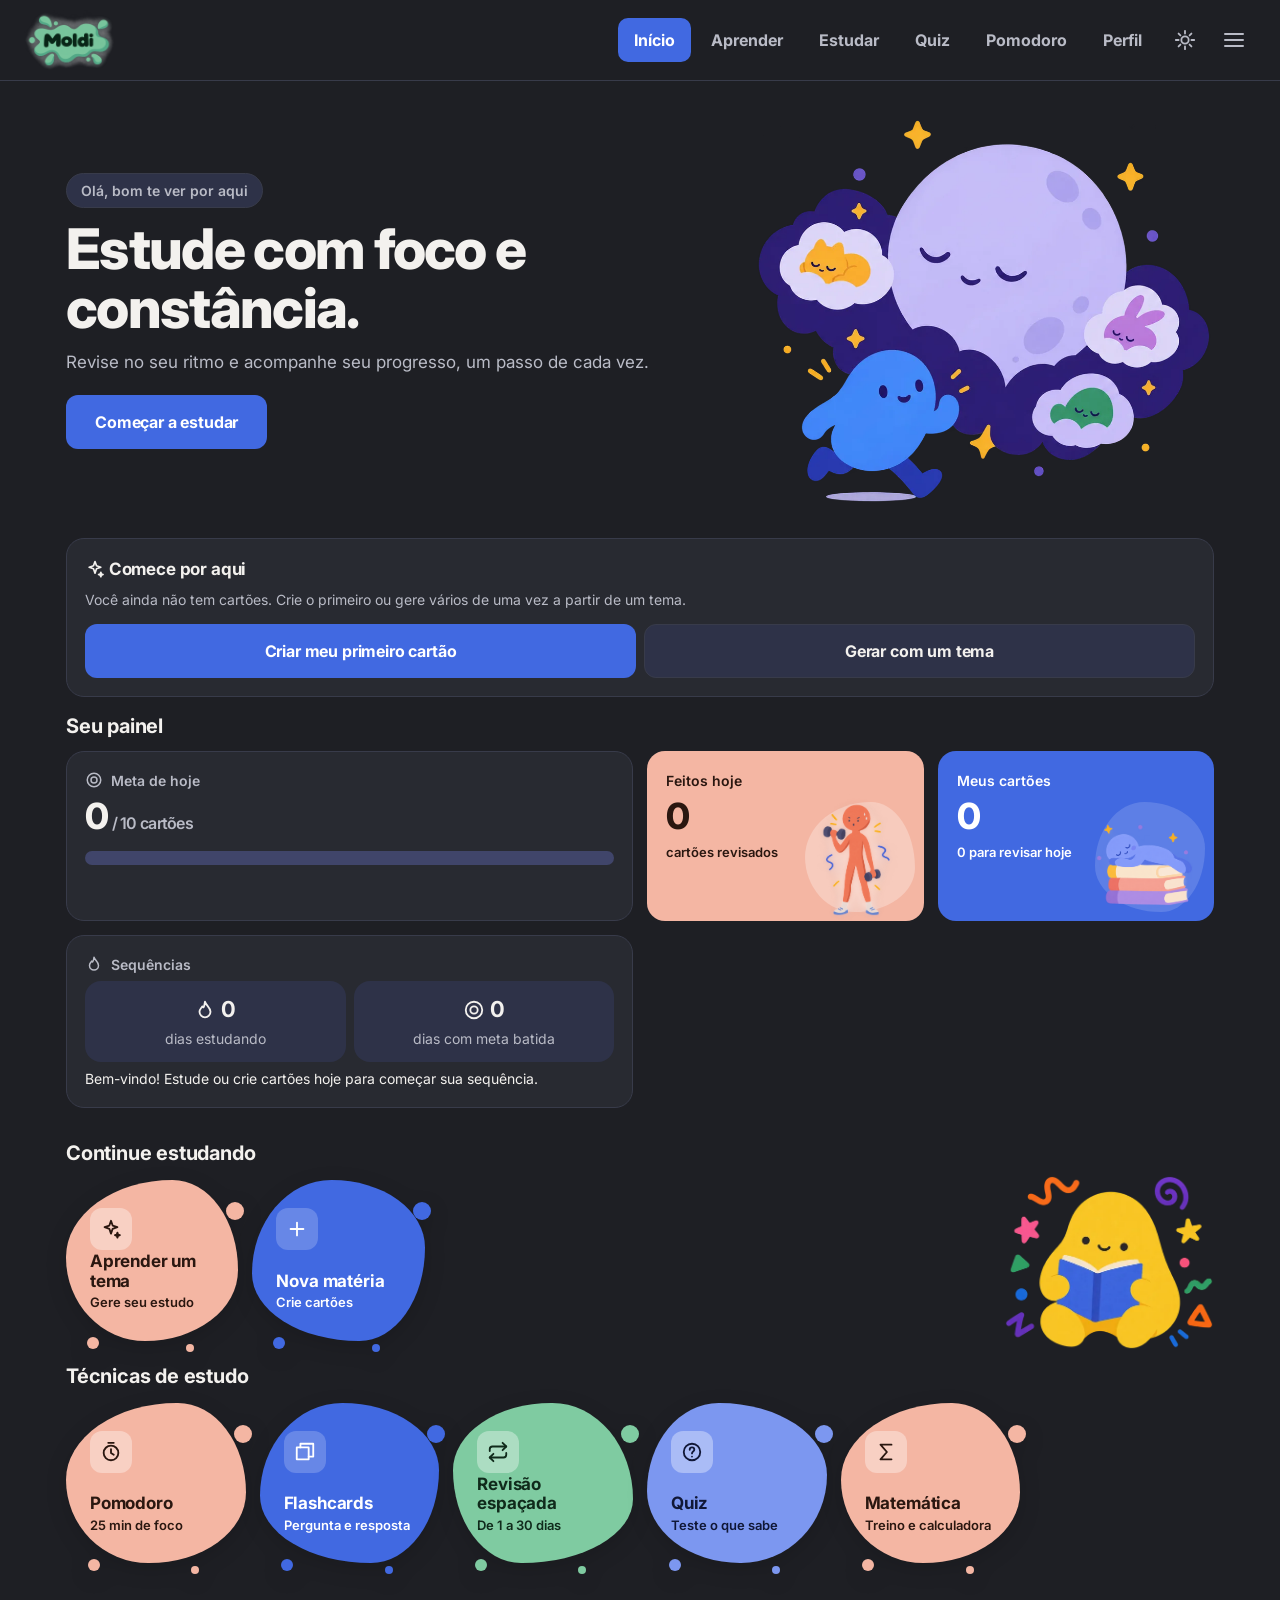
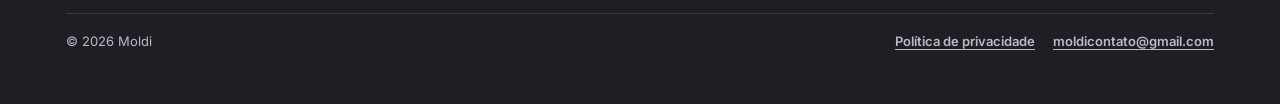
==== index.html @ b5d25a25 "V1.0" ====
<!DOCTYPE html>
<html lang="pt-BR">
<head>
<meta charset="utf-8">
<meta name="theme-color" content="#1E1F24">
<meta name="description" content="Moldi: flashcards com revisão espaçada, quiz, matemática e Pomodoro para estudar com constância.">
<meta name="color-scheme" content="dark light">
<!-- og:image aponta para o endereço do GitHub Pages; se mudar o endereço do site, troque aqui -->
<meta property="og:type" content="website">
<meta property="og:locale" content="pt_BR">
<meta property="og:site_name" content="Moldi">
<meta property="og:title" content="Moldi: estude com constância">
<meta property="og:description" content="Flashcards com revisão espaçada, quiz, matemática e Pomodoro. Grátis, sem cadastro e funciona offline.">
<meta property="og:image" content="https://xhristophe-dev.github.io/PRJT-PE/img/og.png">
<meta name="twitter:card" content="summary_large_image">
<link rel="manifest" href="manifest.webmanifest">
<link id="fav" rel="icon" href="img/icon-192.png?v=4">
<link rel="shortcut icon" href="img/icon-192.png?v=4">
<link rel="apple-touch-icon" href="img/icon-192.png?v=4">
<script>
/* Ícone da aba: usa img/icon-192.png; se não existir, tenta os outros candidatos */
(function(){var l=document.getElementById('fav'),c=['img/icon-192.png','icon-192.png','img/favicon.png','img/logo.png','img/logo.webp'],i=0;
function t(){if(i>=c.length)return;var u=c[i++]+'?v=4',m=new Image();m.onload=function(){l.href=u;var a=document.querySelector('link[rel="apple-touch-icon"]');if(a&&!/webp/.test(u))a.href=u};m.onerror=t;m.src=u}t()})();
</script>
<meta name="apple-mobile-web-app-capable" content="yes">
<meta name="mobile-web-app-capable" content="yes">
<meta name="viewport" content="width=device-width, initial-scale=1, viewport-fit=cover">
<title>Moldi</title>
<link rel="preconnect" href="https://fonts.googleapis.com">
<link rel="preconnect" href="https://fonts.gstatic.com" crossorigin>
<link rel="stylesheet" href="https://fonts.googleapis.com/css2?family=Inter:wght@400;500;600;700;800&display=swap">
<link rel="stylesheet" href="style.css?v=11">
</head>
<body>
<!-- filtro que faz as gotas "grudarem" na massa dos cards (efeito slime) -->
<svg width="0" height="0" style="position:absolute" aria-hidden="true" focusable="false"><defs><filter id="goo" x="-30%" y="-30%" width="160%" height="160%" color-interpolation-filters="sRGB"><feGaussianBlur in="SourceGraphic" stdDeviation="7" result="b"/><feColorMatrix in="b" mode="matrix" values="1 0 0 0 0  0 1 0 0 0  0 0 1 0 0  0 0 0 20 -9" result="g"/><feComposite in="SourceGraphic" in2="g" operator="atop"/></filter></defs></svg>
<div id="ov" onclick="drawer(0)"></div>
<nav id="dr" aria-label="Menu"></nav>
<nav id="tn" aria-label="Menu superior"></nav>
<main>
<header><button class="hb mn" onclick="drawer(1)" aria-label="Menu"><svg width="22" height="22" viewBox="0 0 24 24" fill="none" stroke="currentColor" stroke-width="2" stroke-linecap="round"><path d="M3 6h18M3 12h18M3 18h18"/></svg></button><h1 id="ttl"></h1><button class="hb" id="tb" data-tb style="margin-left:auto" onclick="toggleTheme()" aria-label="Alternar tema"></button></header>
<div id="th"></div>
<div id="filt"></div>
<div id="view"></div>
<footer id="ft"></footer>
</main>
<button id="fab" class="fab" onclick="go('study')" aria-label="Estudar agora" hidden></button>
<div id="toast" role="status"></div>
<noscript><p style="padding:24px;font-family:sans-serif">O Moldi precisa do JavaScript ativado para funcionar.</p></noscript>
<script src="app.js?v=11"></script>
</body>
</html>
---- style.css ----
/* =====================================================================
   Estudo Fácil — estilos
   1. Tema   2. Base   3. Componentes   4. Estrutura (menus, botão flutuante)
   5. Telas  6. Animações   7. Responsivo   8. Acessibilidade
   ===================================================================== */

/* 1. TEMA ----------------------------------------------------------- */
/* Claro: branco bege + laranja camarão pastel */
:root{--sp:cubic-bezier(.34,1.56,.64,1);--bg:#F8F3EB;--card:#FFFDF9;--tx:#2D2723;--mut:#6B5F55;--ac:#F4A58E;--act:#3A2119;--bd:#E8DECF;--soft:#F1E9DC;--soft2:#E2D6C4;--ok:#8CCBA8;--no:#EE9AA0;--sh:0 6px 20px #4a35201f;--hi:#6F8CE0;--bt:#E6DAC4;--btx:#3A2F25;--pk:#F7C2B1;--pkx:#3A2119;--onp:#2A1710;--heat:#E27D5F;color-scheme:light;box-sizing:border-box;padding-top:env(safe-area-inset-top,0px);padding-bottom:env(safe-area-inset-bottom,0px)}
/* Escuro: cinza escuro + azul royal (automático pelo sistema e quando escolhido no botão) */
@media(prefers-color-scheme:dark){:root:not([data-theme="light"]){--bg:#1E1F24;--card:#282A31;--tx:#F3F1EE;--mut:#B9BBC6;--ac:#4169E1;--act:#FFFFFF;--bd:#383B4A;--soft:#2E3248;--soft2:#40456A;--ok:#7FCBA1;--no:#EE8F9B;--sh:0 8px 24px #0009;--hi:#7C97F0;--bt:#4169E1;--btx:#FFFFFF;--pk:#F4B6A3;--pkx:#2A1710;--onp:#2A1710;--heat:#F4B6A3;color-scheme:dark}}
:root[data-theme="dark"]{--bg:#1E1F24;--card:#282A31;--tx:#F3F1EE;--mut:#B9BBC6;--ac:#4169E1;--act:#FFFFFF;--bd:#383B4A;--soft:#2E3248;--soft2:#40456A;--ok:#7FCBA1;--no:#EE8F9B;--sh:0 8px 24px #0009;--hi:#7C97F0;--bt:#4169E1;--btx:#FFFFFF;--pk:#F4B6A3;--pkx:#2A1710;--onp:#2A1710;--heat:#F4B6A3;color-scheme:dark}

/* 2. BASE ----------------------------------------------------------- */
*{box-sizing:border-box}
html{scroll-padding-top:env(safe-area-inset-top,0px)}
body{margin:0;background:var(--bg);color:var(--tx);font:16px/1.5 Inter,system-ui,-apple-system,"Segoe UI",Roboto,sans-serif}
main{max-width:560px;margin:0 auto;padding:12px 16px 48px}
header{display:flex;align-items:center;gap:12px;margin-bottom:16px}
header h1{font-size:24px;font-weight:800;letter-spacing:-.01em;margin:0}
h2{font-size:17px;font-weight:700;letter-spacing:-.01em;margin:0 0 12px}
a{color:var(--tx);font-weight:700;text-underline-offset:2px}
.mut{color:var(--mut);font-size:14px}
.row{display:flex;gap:8px}
.ph{aspect-ratio:1;visibility:hidden}   /* espaço reservado quando a imagem não existe */

/* 3. COMPONENTES ---------------------------------------------------- */
/* Botões */
.btn{display:flex;gap:8px;align-items:center;justify-content:center;width:100%;padding:14px 18px;border:1px solid transparent;border-radius:12px;background:var(--ac);color:var(--act);font:inherit;font-weight:700;letter-spacing:-.01em;cursor:pointer;transition:transform .15s,filter .2s,box-shadow .2s,background-color .3s}
.btn.gh{background:var(--soft);color:var(--tx);border-color:var(--bd)}
.btn.ok{background:var(--ok);color:var(--onp)}
.btn.no{background:var(--no);color:var(--onp)}
.btn.sm{width:auto;padding:8px 20px;font-size:14px}
.btn:active{transform:scale(.97)}
.lnk{border:0;background:none;color:var(--tx);font:inherit;font-weight:700;text-decoration:underline;text-underline-offset:2px;padding:0;cursor:pointer}
.lnk:hover{color:var(--hi)}
.chips{display:flex;flex-wrap:wrap;gap:8px;margin:2px 0 12px}
.chip{border:1px solid var(--bd);background:var(--soft);color:var(--tx);font:inherit;font-size:13px;font-weight:600;padding:7px 12px;border-radius:99px;cursor:pointer}
.chip:hover{border-color:var(--hi)}
.x{border:0;background:none;color:var(--no);padding:10px}

/* Cartões, formulários e listas */
.box{background:var(--card);border:1px solid var(--bd);border-radius:18px;padding:18px;margin-bottom:14px}
input,textarea,select{width:100%;padding:12px 14px;border:1px solid var(--bd);border-radius:12px;background:var(--soft);color:var(--tx);font:inherit;margin-bottom:8px;outline:none}
input:focus,textarea:focus,select:focus{border-color:var(--hi)}
#filt select{background:var(--card);margin-bottom:14px}
.item{display:flex;justify-content:space-between;gap:8px;align-items:center;padding:11px 0;border-bottom:1px solid var(--bd)}
.item:last-child{border:0}
.q,.item div{white-space:pre-wrap}
details{border-bottom:1px solid var(--bd);padding:10px 0}
details:last-child{border:0}
summary{font-weight:800;cursor:pointer}
details p{margin:6px 0 0}
.bar{height:14px;background:var(--soft2);border-radius:99px;overflow:hidden;margin:8px 0}
.bar i{display:block;height:100%;background:var(--pk);border-radius:99px;transition:width 1s cubic-bezier(.2,.8,.2,1)}
.stat{display:flex;gap:8px}
.stat>div{flex:1;background:var(--soft);border-radius:16px;padding:12px;text-align:center}
.stat b{font-size:22px;display:block}

/* Abas internas (Matemática) e seletor de modo (Pomodoro) */
.sub{display:flex;gap:6px;overflow-x:auto;margin-bottom:14px;padding-bottom:2px;scrollbar-width:none}
.sub::-webkit-scrollbar{display:none}
.sub button{flex:0 0 auto;padding:9px 16px;border:1px solid var(--bd);border-radius:10px;background:var(--card);color:var(--tx);font:inherit;font-size:14px;font-weight:700}
.sub button.on{background:var(--ac);color:var(--act)}
.modes{display:flex;gap:6px;margin-bottom:18px;background:var(--soft);padding:5px;border-radius:14px}
.modes button{flex:1;padding:9px 4px;border:0;border-radius:10px;background:none;color:var(--mut);font:inherit;font-size:13px;font-weight:700;transition:background-color .25s,color .25s}
.modes button.on{background:var(--ac);color:var(--act)}
.modes small{display:block;font-weight:800}

/* 4. ESTRUTURA ------------------------------------------------------ */
/* Botão redondo do cabeçalho (menu / tema) */
.hb{display:flex;align-items:center;justify-content:center;width:46px;height:46px;padding:0;border:1px solid var(--bd);border-radius:50%;background:var(--card);color:var(--tx)}
/* Menu lateral */
#ov{position:fixed;inset:0;background:#0008;opacity:0;pointer-events:none;transition:.25s;z-index:9}
#dr{position:fixed;top:0;bottom:0;left:0;width:270px;background:var(--card);border-radius:0 18px 18px 0;box-shadow:var(--sh);transform:translateX(-105%);visibility:hidden;transition:.25s;z-index:10;padding:calc(16px + env(safe-area-inset-top,0px)) 12px 16px}
#dr .t{display:flex;align-items:center;gap:10px;font-weight:700;font-size:19px;letter-spacing:-.01em;margin:6px 10px 18px}
#dr button{display:flex;align-items:center;gap:12px;width:100%;text-align:left;padding:14px;margin-bottom:4px;border:0;border-radius:14px;background:none;color:var(--tx);font:inherit;font-weight:600;transition:background-color .25s,color .25s}
#dr button.on{background:var(--ac);color:var(--act)}
body.open #ov{opacity:1;pointer-events:auto}
body.open #dr{transform:none;visibility:visible}
/* Menu superior (só no computador) */
#tn{display:none;position:fixed;top:0;left:0;right:0;z-index:8;align-items:center;gap:4px;padding:10px 24px;padding-top:calc(10px + env(safe-area-inset-top,0px));background:var(--bg);border-bottom:1px solid var(--bd)}
#tn .lg{margin-right:auto;display:flex;align-items:center;gap:8px;font-weight:800;font-size:21px;letter-spacing:-.02em}
#tn button.l{display:flex;align-items:center;gap:6px;border:0;background:none;color:var(--mut);font:inherit;font-weight:700;padding:10px 16px;border-radius:10px;cursor:pointer;transition:background-color .25s,color .25s}
#tn button.l:hover{color:var(--tx);background:var(--soft)}
#tn button.l.on{background:var(--ac);color:var(--act)}
#tn button.ib{padding:10px;margin-left:2px}
/* Aviso temporário */
#toast{position:fixed;left:50%;bottom:calc(84px + env(safe-area-inset-bottom,0px));transform:translate(-50%,20px);background:var(--tx);color:var(--bg);padding:12px 16px;border-radius:14px;display:flex;gap:14px;align-items:center;opacity:0;pointer-events:none;transition:.25s;z-index:20;box-shadow:var(--sh);max-width:90%}
#toast.on{opacity:1;transform:translate(-50%,0);pointer-events:auto}
#toast button{border:0;background:var(--ac);color:var(--act);padding:6px 12px;border-radius:10px;font:inherit;font-weight:800}
/* Botão flutuante "Estudar" (só no celular) */
.fab{position:fixed;right:16px;bottom:calc(16px + env(safe-area-inset-bottom,0px));z-index:7;display:flex;align-items:center;gap:8px;border:0;border-radius:99px;padding:14px 20px;background:var(--ac);color:var(--act);font:inherit;font-weight:800;box-shadow:var(--sh);cursor:pointer}
.fab[hidden]{display:none}
/* Ilustração no topo das abas */
.th{display:flex;align-items:center;gap:16px;margin:0 0 20px}
.th>div{flex:1}
.th b{display:block;font-size:20px;letter-spacing:-.01em}
.th span{color:var(--mut)}
.th img{width:150px;flex:none;display:block}
.th .ph{display:none}

/* 5. TELAS ---------------------------------------------------------- */
/* Home: topo (o espaço da direita é da imagem hero-lua.png) */
main.wide #ttl{display:none}
.hero{display:flex;align-items:center;gap:24px;margin:8px 0 32px}
.hero>div{flex:1}
.hero>img,.hero>.ph{width:min(460px,46%);flex:none;display:block}
.hero h2{font-size:clamp(30px,4.6vw,56px);font-weight:800;letter-spacing:-.03em;line-height:1.05;margin:12px 0}
.hero p{color:var(--mut);margin:0 0 20px;font-size:17px}
.hero .btn{width:auto;display:inline-flex;padding:14px 28px}
.hello{display:inline-block;background:var(--soft);border:1px solid var(--bd);padding:6px 14px;border-radius:99px;font-weight:600;font-size:14px;color:var(--mut)}

/* Home: painel */
.dash{display:grid;grid-template-columns:repeat(2,1fr);gap:14px;margin:6px 0 30px}
.dc{background:var(--card);border:1px solid var(--bd);border-radius:18px;padding:18px;display:flex;flex-direction:column;gap:6px;min-width:0;position:relative}
.dc.w2{grid-column:span 2}
.dc.wf{grid-column:1/-1}
.dc>span{display:flex;align-items:center;gap:8px;font-size:14px;font-weight:600}
.dc>b{font-size:36px;line-height:1.1;font-weight:800;letter-spacing:-.02em}
.dc>b small{font-size:16px;font-weight:600;color:var(--mut)}
.dc>small{font-size:13px;font-weight:600}
.dc.t1{background:var(--pk);color:var(--pkx);border-color:transparent}
.dc.t2{background:var(--bt);color:var(--btx);border-color:transparent}
.dc.t1>b small,.dc.t2>b small{color:inherit;opacity:.8}
.gl{display:flex;align-items:center;gap:10px;margin-top:4px}
.gl input{width:84px;margin:0}

/* Home: calendário de estudo */
.cd{display:block;aspect-ratio:1;border-radius:4px;background:var(--soft)}
.cd.l1{background:color-mix(in srgb,var(--heat) 30%,var(--soft))}
.cd.l2{background:color-mix(in srgb,var(--heat) 55%,var(--soft))}
.cd.l3{background:color-mix(in srgb,var(--heat) 80%,var(--soft))}
.cd.l4{background:var(--heat)}
.cal-f{display:flex;justify-content:space-between;align-items:center;gap:12px;flex-wrap:wrap;margin-top:10px}
.cal-lg{display:flex;align-items:center;gap:4px;font-size:11px;color:var(--mut)}
.cal-lg .cd{width:12px}

/* Home: faixas de cards */
.sw{margin-bottom:10px}
.sw h2{font-size:20px;margin:0 0 6px}
.sr{display:flex;align-items:center;gap:20px}
.sx{flex:1;min-width:0}
.side{flex:none;width:210px}
.side img,.side .ph{width:100%;display:block}
.cgrid{display:grid;grid-template-columns:repeat(auto-fill,minmax(165px,1fr));gap:14px;padding:6px 0 10px}
.sc{min-height:140px;background:var(--card);color:var(--tx);border:1px solid var(--bd);border-radius:16px;padding:18px;text-align:left;font:inherit;display:flex;flex-direction:column;justify-content:flex-end;gap:2px;cursor:pointer;transition:transform .2s,box-shadow .2s,border-color .2s}
.sc b{font-size:17px;font-weight:700;line-height:1.15;letter-spacing:-.01em}
.sc span{font-size:13px;font-weight:500;color:var(--mut)}
.sc:hover,.sc:focus-visible{transform:scale(1.05);box-shadow:var(--sh);border-color:var(--hi)}
.ci{width:42px;height:42px;border-radius:12px;display:flex;align-items:center;justify-content:center;background:var(--soft);color:var(--hi);margin-bottom:auto}
.sc:nth-child(even) .ci{background:var(--pk);color:var(--pkx)}

/* Estudar: flashcard e avaliação */
.flip{perspective:900px;cursor:pointer}
.fi{display:grid;transform-style:preserve-3d;transition:transform .65s cubic-bezier(.3,.8,.3,1)}
.fr,.bk{grid-area:1/1;backface-visibility:hidden;-webkit-backface-visibility:hidden}
.bk{transform:rotateY(180deg)}
.fl .fi{transform:rotateY(180deg)}
.rates{display:grid;grid-template-columns:repeat(4,1fr);gap:8px}
.rates .btn{flex-direction:column;gap:2px;padding:12px 4px}
.rates small{font-weight:600;font-size:12px;opacity:.8}
.kbhint{display:none;text-align:center;font-size:12px;margin-top:10px}

/* Cartão de pergunta (Estudar / Quiz) e alternativas */
.q{display:flex;flex-direction:column;align-items:center;justify-content:center;gap:8px;min-height:180px;padding:16px;text-align:center;font-size:22px;font-weight:600}
.opt{display:block;width:100%;text-align:left;padding:14px;margin-bottom:8px;border:2px solid var(--bd);border-radius:14px;background:var(--card);color:var(--tx);font:inherit;font-weight:600}
.opt.right{border-color:var(--ok);background:color-mix(in srgb,var(--ok) 25%,var(--card))}
.opt.wrong{border-color:var(--no);background:color-mix(in srgb,var(--no) 25%,var(--card))}
.opt.right::after{content:" ✓"}
.opt.wrong::after{content:" ✗"}

/* Pomodoro */
.dial{position:relative;width:min(300px,80vw);aspect-ratio:1;margin:12px auto 26px}
.dial svg{position:relative;width:100%;height:100%;display:block;overflow:visible}
.dial #ring{stroke:var(--c);transition:stroke-dashoffset .7s cubic-bezier(.4,0,.2,1)}
.dial.run #ring{transition:none;filter:drop-shadow(0 0 5px var(--c))}
.dial #knob{fill:var(--c);stroke:var(--card);stroke-width:3;transition:opacity .3s}
.halo{position:absolute;inset:-4%;border-radius:50%;background:var(--c);opacity:0;filter:blur(22px);pointer-events:none}
#tmw{position:absolute;inset:0;display:flex;flex-direction:column;align-items:center;justify-content:center;text-align:center}
#tm{font-size:clamp(44px,15vw,60px);font-weight:800;font-variant-numeric:tabular-nums;cursor:pointer}
.cl{display:inline-block}
.te{display:flex;align-items:center;gap:6px}
.te label{display:flex;flex-direction:column;align-items:center;gap:2px;font-size:12px;color:var(--mut)}
.te input{width:72px;font-size:28px;text-align:center;margin:0;padding:8px 4px}
.te b{font-size:28px;padding-bottom:16px}

/* Matemática */
.kp{display:grid;grid-template-columns:repeat(4,1fr);gap:8px}
.kp button{padding:14px 0;border:2px solid var(--bd);border-radius:14px;background:var(--card);color:var(--tx);font:inherit;font-size:18px}
.kp .f{background:var(--soft);font-size:15px}
.kp .eq{background:var(--ac);border-color:var(--ac);color:var(--act)}
.big{font-size:32px;font-weight:800;text-align:right;min-height:44px;word-break:break-all}

/* 6. ANIMAÇÕES ------------------------------------------------------ */
@keyframes dialIn{from{opacity:0;transform:scale(.92)}}
@keyframes halo{0%,100%{opacity:.08;transform:scale(.97)}50%{opacity:.26;transform:scale(1.03)}}
@keyframes flash{0%{opacity:.6;transform:scale(1)}100%{opacity:0;transform:scale(1.25)}}
@keyframes donePop{0%{transform:scale(1)}35%{transform:scale(1.06)}70%{transform:scale(.99)}100%{transform:scale(1)}}
@keyframes colon{0%,100%{opacity:1}50%{opacity:.25}}
@keyframes enter{from{opacity:0;transform:translateY(12px)}}
@keyframes rise{from{opacity:0;transform:translateY(14px) scale(.98)}}
@keyframes cardIn{from{opacity:0;transform:translateX(24px) scale(.97)}}
@keyframes pop{0%{transform:scale(1)}40%{transform:scale(1.03)}100%{transform:scale(1)}}
@keyframes shake{0%,100%{transform:translateX(0)}20%{transform:translateX(-7px)}40%{transform:translateX(6px)}60%{transform:translateX(-4px)}80%{transform:translateX(3px)}}
@keyframes float{0%,100%{transform:translateY(0)}50%{transform:translateY(-10px)}}
@keyframes slideIn{from{opacity:0;transform:translateX(-14px)}}
@keyframes fabIn{from{opacity:0;transform:translateY(20px) scale(.9)}}
/* Entrada ao rolar (a classe .in é colocada pelo JavaScript) */
.rv{opacity:0;transform:translateY(18px);transition:opacity .6s,transform .6s}
.rv.in{opacity:1;transform:none}
.rv.in .dc,.rv.in .sc{animation:rise .55s cubic-bezier(.2,.8,.2,1) backwards}
.rv.in .dc:nth-child(2),.rv.in .sc:nth-child(2){animation-delay:.07s}
.rv.in .dc:nth-child(3),.rv.in .sc:nth-child(3){animation-delay:.14s}
.rv.in .dc:nth-child(4),.rv.in .sc:nth-child(4){animation-delay:.21s}
.rv.in .dc:nth-child(5),.rv.in .sc:nth-child(5){animation-delay:.28s}
.rv.in .dc:nth-child(6),.rv.in .sc:nth-child(6){animation-delay:.35s}
.rv.in .dc:nth-child(7),.rv.in .sc:nth-child(7){animation-delay:.42s}
.rv.in .dc:nth-child(8),.rv.in .sc:nth-child(8){animation-delay:.49s}
/* Troca de aba, flashcard novo, botão flutuante */
.enter{animation:enter .4s cubic-bezier(.2,.8,.2,1)}
.cin{animation:cardIn .4s cubic-bezier(.2,.8,.2,1)}
.fab{animation:fabIn .45s cubic-bezier(.2,.8,.2,1)}
/* Ilustrações flutuando */
.hero>img{animation:float 7s ease-in-out infinite}
.side img,.th img{animation:float 6s ease-in-out infinite}
/* Quiz */
.opt.right{animation:pop .45s}
.opt.wrong{animation:shake .45s}
/* Pomodoro */
.dial{animation:dialIn .55s cubic-bezier(.2,.8,.2,1)}
.dial.run .halo{animation:halo 3.2s ease-in-out infinite}
.dial.run .cl{animation:colon 1s ease-in-out infinite}
.dial.done{animation:donePop .9s cubic-bezier(.2,.8,.2,1)}
.dial.done .halo{animation:flash 1.3s ease-out}
/* Menu lateral: itens entram em cascata */
body.open #dr button{animation:slideIn .35s cubic-bezier(.2,.8,.2,1) backwards}
body.open #dr button:nth-child(3){animation-delay:.03s}
body.open #dr button:nth-child(4){animation-delay:.06s}
body.open #dr button:nth-child(5){animation-delay:.09s}
body.open #dr button:nth-child(6){animation-delay:.12s}
body.open #dr button:nth-child(7){animation-delay:.15s}
body.open #dr button:nth-child(8){animation-delay:.18s}
body.open #dr button:nth-child(9){animation-delay:.21s}
/* Troca de tema: cores mudam suavemente (classe .tt colocada pelo JavaScript) */
html.tt *,html.tt *::before,html.tt *::after{transition:background-color .35s ease,color .35s ease,border-color .35s ease!important}

/* 7. RESPONSIVO ----------------------------------------------------- */
@media(hover:hover){.btn:hover{filter:brightness(1.07);transform:translateY(-1px)}.btn:active{transform:scale(.97)}}
/* Celular e tablet */
@media(max-width:899px){
main{padding-bottom:104px}
}
/* Celular */
@media(max-width:700px){
.hero{flex-direction:column-reverse;align-items:flex-start;gap:12px}
.hero>img{width:78%;align-self:center}
.hero>.ph{display:none}
.sr{flex-direction:column;align-items:stretch;gap:0}
.side{order:-1;width:130px}
.side .ph{display:none}
}
/* Computador */
@media(min-width:900px){
#tn{display:flex}
.hb.mn,header #tb{display:none}
main.wide header{display:none}
main{max-width:760px;padding-top:108px}
main.wide{max-width:1180px}
.dash{grid-template-columns:repeat(4,1fr)}
.fab{display:none}
#toast{bottom:20px}
.th img{width:210px}
.th b{font-size:24px}
}
@media(hover:hover) and (min-width:900px){.kbhint{display:block}}

/* 8. ACESSIBILIDADE ------------------------------------------------- */
button:focus-visible,[role=button]:focus-visible,a:focus-visible,summary:focus-visible{outline:2px solid var(--hi);outline-offset:2px}
/* Com "reduzir movimento" no sistema, só param os movimentos que ficam em loop */
@media(prefers-reduced-motion:reduce){.hero>img,.side img,.th img,.dial.run .halo,.dial.run .cl,.cong,.cf{animation:none}.cfw{display:none}.wc i{transition:none}}
/* 9. META BATIDA ---------------------------------------------------- */
.dc.goal{background:color-mix(in srgb,var(--ok) 20%,var(--card));border-color:var(--ok);overflow:hidden}
.dc.goal .bar i{background:var(--ok)}
.cong{display:flex;align-items:center;gap:12px;margin:2px 0 6px;padding:12px 14px;border-radius:16px;background:var(--ok);color:var(--onp);animation:cpop .5s cubic-bezier(.3,1.5,.5,1)}
.cong svg{flex:none}
.cong strong{display:block;font-size:16px;line-height:1.2}
.cong span{font-size:13px;font-weight:600}
.cfw{position:absolute;inset:0;pointer-events:none;overflow:hidden}
.cf{position:absolute;top:-14px;left:var(--x);width:8px;height:12px;border-radius:2px;background:var(--c);animation:cfall 1.8s var(--d) ease-in forwards}
@keyframes cpop{0%{transform:scale(.85);opacity:0}100%{transform:none;opacity:1}}
@keyframes cfall{to{transform:translateY(280px) rotate(540deg);opacity:0}}

/* 10. PERFIL -------------------------------------------------------- */
.pf{flex-direction:row;align-items:center;gap:18px}
.av{width:84px;height:84px;border-radius:50%;flex:none;display:flex;align-items:center;justify-content:center;font-size:38px;font-weight:800}
.pi{flex:1;min-width:0;display:flex;flex-direction:column;gap:8px}.pi input{margin:0;font-weight:700}
.sw2{display:flex;gap:8px}.sw2 button{width:28px;height:28px;border-radius:50%;border:2px solid transparent;padding:0;cursor:pointer}
.sw2 button.on{border-color:var(--tx);box-shadow:0 0 0 2px var(--card) inset}
.pst{display:grid;grid-template-columns:repeat(2,1fr);gap:10px}
.pst>div{background:var(--soft);border-radius:14px;padding:12px}.pst b{display:block;font-size:26px;line-height:1.15}.pst span{font-size:12.5px;color:var(--mut)}
.wk{display:flex;gap:8px;height:150px;margin:6px 0}
.wb{flex:1;min-width:0;display:flex;flex-direction:column;align-items:center;gap:4px}
.wb small{font-size:12px;font-weight:700;height:16px}
.wc{flex:1;min-height:0;width:100%;display:flex;align-items:flex-end;justify-content:center}
.wc i{display:block;width:100%;max-width:46px;border-radius:10px 10px 4px 4px;background:var(--ac);transition:height .6s cubic-bezier(.2,.8,.2,1)}
.wc i.ok{background:var(--ok)}
.wb span{font-size:12px;color:var(--mut);font-weight:600}.wb span.td{color:var(--tx);font-weight:800}
.bdg{display:grid;grid-template-columns:repeat(auto-fill,minmax(140px,1fr));gap:10px;margin-top:4px}
.bd2{background:var(--soft);color:var(--mut);border-radius:16px;padding:12px;text-align:center;display:flex;flex-direction:column;align-items:center;gap:2px}
.bd2 em{opacity:.55}.bd2 b{font-size:14px}.bd2 small{font-size:12px}
.bd2.on{background:var(--pk);color:var(--pkx)}.bd2.on em{opacity:1}
.pdr{display:grid;grid-template-columns:repeat(3,1fr);gap:8px}.pdr label{font-size:12px;color:var(--mut);font-weight:600}.pdr input{margin:4px 0 0}
.dng{color:var(--no)}
@media(min-width:700px){.pst{grid-template-columns:repeat(4,1fr)}}

/* 11. CALENDÁRIO MENSAL E ILUSTRAÇÃO DOS CARDS --------------------- */
.cmh{display:flex;align-items:center;justify-content:space-between;gap:8px;max-width:460px;margin-top:4px}
.cmh b{font-size:17px}
.cmh button{width:38px;height:38px;border-radius:50%;border:1px solid var(--bd);background:var(--soft);color:var(--tx);font-size:20px;line-height:1;display:flex;align-items:center;justify-content:center;cursor:pointer}
.cmh button:disabled{opacity:.35;cursor:default}
.cmw,.cmg{display:grid;grid-template-columns:repeat(7,1fr);gap:6px;max-width:460px}
.cmw{margin-top:8px}.cmw span{text-align:center;font-size:12px;font-weight:700;color:var(--mut)}
.cm{aspect-ratio:1;border-radius:12px;background:var(--soft);color:var(--tx);display:flex;align-items:center;justify-content:center;font-size:14px;font-weight:700}
.cm.e{background:none}.cm.fu{opacity:.35}
.cm.l1{background:color-mix(in srgb,var(--heat) 30%,var(--soft))}
.cm.l2{background:color-mix(in srgb,var(--heat) 55%,var(--soft))}
.cm.l3{background:color-mix(in srgb,var(--heat) 80%,var(--soft))}
.cm.l4{background:var(--heat)}
.cm.l2,.cm.l3,.cm.l4{color:#1A0F0A}
.cm.td{outline:2px solid var(--hi);outline-offset:1px}
.dc.t1,.dc.t2{overflow:hidden;min-height:170px}
.dc.t1>*:not(.cimg),.dc.t2>*:not(.cimg){max-width:58%}
.cimg{position:absolute;right:4px;bottom:0;width:46%;max-width:170px;height:auto;pointer-events:none;user-select:none}

/* 12. CARDS DE MASSA (SLIME) E ESPAÇO DAS ILUSTRAÇÕES ----------------- */
.sc{--c:#F4B6A3;--ct:#2A1710;--r:62% 38% 54% 46%/48% 56% 44% 52%;position:relative;isolation:isolate;min-height:150px;padding:28px 24px;background:none;border:0;border-radius:0;color:var(--ct);transition:transform .5s var(--sp);-webkit-tap-highlight-color:transparent}
.sc:nth-child(4n+2){--c:#4169E1;--ct:#FFFFFF;--r:46% 54% 38% 62%/58% 42% 58% 42%}
.sc:nth-child(4n+3){--c:#7FCBA1;--ct:#102A1B;--r:55% 45% 62% 38%/42% 60% 40% 58%}
.sc:nth-child(4n){--c:#7C97F0;--ct:#101736;--r:40% 60% 48% 52%/55% 45% 55% 45%}
.sc b,.sc span{color:var(--ct)}.sc span{font-weight:600}
.sc:nth-child(n) .ci{background:#ffffff59;color:var(--ct)}.sc:nth-child(4n+2) .ci{background:#ffffff33}
/* camada da massa: corpo (::before, movido pelo JS com física de mola) + 3 gotinhas */
.sl{position:absolute;inset:0;z-index:-1;pointer-events:none;filter:drop-shadow(0 6px 10px #00000024)}
.sl::before{content:"";position:absolute;inset:0;background:var(--c);border-radius:var(--sl-br,var(--r));transform:translate(var(--sl-tx,0px),var(--sl-ty,0px)) rotate(var(--sl-rot,0deg)) scale(var(--sl-sx,1),var(--sl-sy,1)) rotate(calc(var(--sl-rot,0deg)*-1))}
.sl i{position:absolute;border-radius:50%;background:var(--c);translate:var(--sl-dx,0px) var(--sl-dy,0px);transition:transform .5s var(--sp)}
.sl i:nth-child(1){width:18px;height:18px;right:-6px;top:14%}
.sl i:nth-child(2){width:12px;height:12px;left:12%;bottom:-8px}
.sl i:nth-child(3){width:8px;height:8px;right:26%;bottom:-11px}
/* ativo (mouse em cima, foco ou toque): o filtro #goo cola as gotas na massa e elas flutuam */
.sc.on,.sc:hover,.sc:focus-visible{transform:scale(1.03);box-shadow:none;border-color:transparent}
.sc.on .sl,.sc:hover .sl,.sc:focus-visible .sl{filter:url(#goo) drop-shadow(0 12px 16px #0000003d)}
.sc.on .sl i:nth-child(1){animation:gota1 1.9s ease-in-out infinite}
.sc.on .sl i:nth-child(2){animation:gota2 2.3s ease-in-out infinite}
.sc.on .sl i:nth-child(3){animation:gota3 1.6s ease-in-out infinite}
.sc.pr .sl i{animation:none;transform:scale(1.7)}
@keyframes gota1{50%{transform:translate(9px,-7px) scale(1.35)}}
@keyframes gota2{50%{transform:translate(-7px,9px) scale(1.45)}}
@keyframes gota3{50%{transform:translate(5px,12px) scale(1.6)}}
.sc:focus-visible{outline:3px solid var(--hi);outline-offset:6px;border-radius:28px}
/* entrada "plop" em sequência e respiração leve (só onde existe mouse) */
.rv.in .sc{animation:plop .8s var(--sp) backwards}
.rv.in .sc:nth-child(2){animation-delay:.06s}.rv.in .sc:nth-child(3){animation-delay:.12s}.rv.in .sc:nth-child(4){animation-delay:.18s}
.rv.in .sc:nth-child(5){animation-delay:.24s}.rv.in .sc:nth-child(6){animation-delay:.3s}.rv.in .sc:nth-child(n+7){animation-delay:.36s}
@keyframes plop{0%{transform:scale(.4) translateY(16px);opacity:0}55%{opacity:1}70%{transform:scale(1.07) translateY(-3px)}100%{transform:none}}
@media (hover:hover) and (pointer:fine){.sc:not(.on) .sl{animation:respira 6s ease-in-out infinite}.sc:nth-child(2n) .sl{animation-delay:-2s}.sc:nth-child(3n) .sl{animation-delay:-4s}}
@keyframes respira{50%{transform:scale(1.02,.985)}}
/* espaço reservado para as ilustrações dos cards camarão e azul (um blob suave atrás da imagem) */
.dc.t1,.dc.t2{isolation:isolate}
.dc.t1::before,.dc.t2::before{content:"";position:absolute;z-index:-1;right:8px;bottom:8px;width:40%;aspect-ratio:1;border-radius:60% 40% 55% 45%/50% 60% 40% 50%;background:#ffffff47}
.dc.t2::before{background:#ffffff26;border-radius:45% 55% 40% 60%/58% 42% 58% 42%}
@media(prefers-reduced-motion:reduce){.sc,.sl i{transition:none!important}.sc .sl,.sc .sl i,.rv.in .sc{animation:none!important}.sc.on .sl,.sc:hover .sl,.sc:focus-visible .sl{filter:none}}
/* clique nos cards de técnicas: amassa, balança e solta gotinhas (a troca de tela espera ~460ms, ver slime() no app.js) */
.sc.splat .sl{animation:splat .5s cubic-bezier(.3,.7,.4,1) both}
.sc.splat .ci{animation:splatci .5s var(--sp) both}
@keyframes splat{0%{transform:none}16%{transform:scale(1.16,.78)}36%{transform:scale(.88,1.16)}56%{transform:scale(1.07,.95)}76%{transform:scale(.98,1.03)}100%{transform:none}}
@keyframes splatci{0%{transform:none}16%{transform:scale(1.2,.8)}40%{transform:scale(.9,1.15) translateY(-3px)}100%{transform:none}}
.sb{position:absolute;left:50%;top:50%;width:0;height:0;z-index:-1;pointer-events:none}
.sb i,.sbf i{position:absolute;left:-7px;top:-7px;width:14px;height:14px;border-radius:50%;background:var(--c);opacity:0;animation:gotinha .5s cubic-bezier(.2,.7,.3,1) forwards}
.sb i:nth-child(1),.sbf i:nth-child(1){--dx:-64px;--dy:-44px}.sb i:nth-child(2),.sbf i:nth-child(2){--dx:0px;--dy:-58px;width:10px;height:10px}.sb i:nth-child(3),.sbf i:nth-child(3){--dx:66px;--dy:-38px}
.sb i:nth-child(4),.sbf i:nth-child(4){--dx:-58px;--dy:42px;width:10px;height:10px}.sb i:nth-child(5),.sbf i:nth-child(5){--dx:6px;--dy:60px}.sb i:nth-child(6),.sbf i:nth-child(6){--dx:62px;--dy:40px;width:9px;height:9px}
@keyframes gotinha{0%{opacity:1;transform:translate(0,0) scale(.3)}25%{opacity:1}100%{opacity:0;transform:translate(var(--dx),var(--dy)) scale(1.1)}}
/* logo ao lado do nome */
.logo-w{display:block;width:auto;max-width:100%;object-fit:contain}

/* rodapé */
#ft{margin-top:40px;padding:18px 0 4px;border-top:1px solid var(--bd);display:flex;flex-wrap:wrap;gap:8px 20px;align-items:center;justify-content:space-between;font-size:13px;color:var(--mut)}
#ft .fl{display:flex;flex-wrap:wrap;gap:6px 18px}
#ft a,#ft button{color:var(--mut);font:inherit;font-weight:600;background:none;border:0;padding:0;cursor:pointer;text-decoration:underline;text-underline-offset:3px}
#ft a:hover,#ft button:hover{color:var(--tx)}
a.btn{text-decoration:none}

/* aba Estudar: cabeçalho, barra de progresso, resumo final e pergunta no verso */
.sh{display:flex;justify-content:space-between;align-items:center;gap:8px;min-height:34px;margin-bottom:4px}
.sh .ud{border:0;background:none;color:var(--hi);font:inherit;font-weight:800;font-size:14px;cursor:pointer;padding:6px 2px}
.pg{height:8px;border-radius:99px;background:var(--bd);overflow:hidden;margin-bottom:12px}
.pg i{display:block;height:100%;border-radius:99px;background:var(--ok);animation:pgIn .6s cubic-bezier(.3,.8,.3,1)}
@keyframes pgIn{from{width:var(--from)}}
.bq{width:100%;padding-bottom:10px;margin-bottom:2px;border-bottom:1px solid var(--bd);font-size:14px;font-weight:500;color:var(--mut);display:-webkit-box;-webkit-line-clamp:3;-webkit-box-orient:vertical;overflow:hidden}
.sum{display:flex;gap:8px;width:100%;margin-top:10px}
.sum div{flex:1;display:flex;flex-direction:column;align-items:center;gap:2px;padding:10px 4px;border-radius:12px;background:var(--soft);font-size:20px;font-weight:800}
.sum span{font-size:12px;font-weight:600;color:var(--mut)}
.sbf{position:fixed;width:0;height:0;z-index:60;pointer-events:none}
@media(prefers-reduced-motion:reduce){.pg i{animation:none}}

/* 13. REVISÃO: treino livre e ações do cartão -------------------------- */
.rates.two{grid-template-columns:1fr 1fr}.rates.two .btn{flex-direction:row;padding:14px}
.cact{display:flex;gap:8px;margin-top:12px}
.cact button{flex:1;display:flex;align-items:center;justify-content:center;gap:6px;border:1px solid var(--bd);background:none;color:var(--mut);font:inherit;font-size:13px;font-weight:700;border-radius:14px;padding:10px 6px;cursor:pointer}
.cact button:hover,.cact button:focus-visible{color:var(--tx);background:var(--soft)}
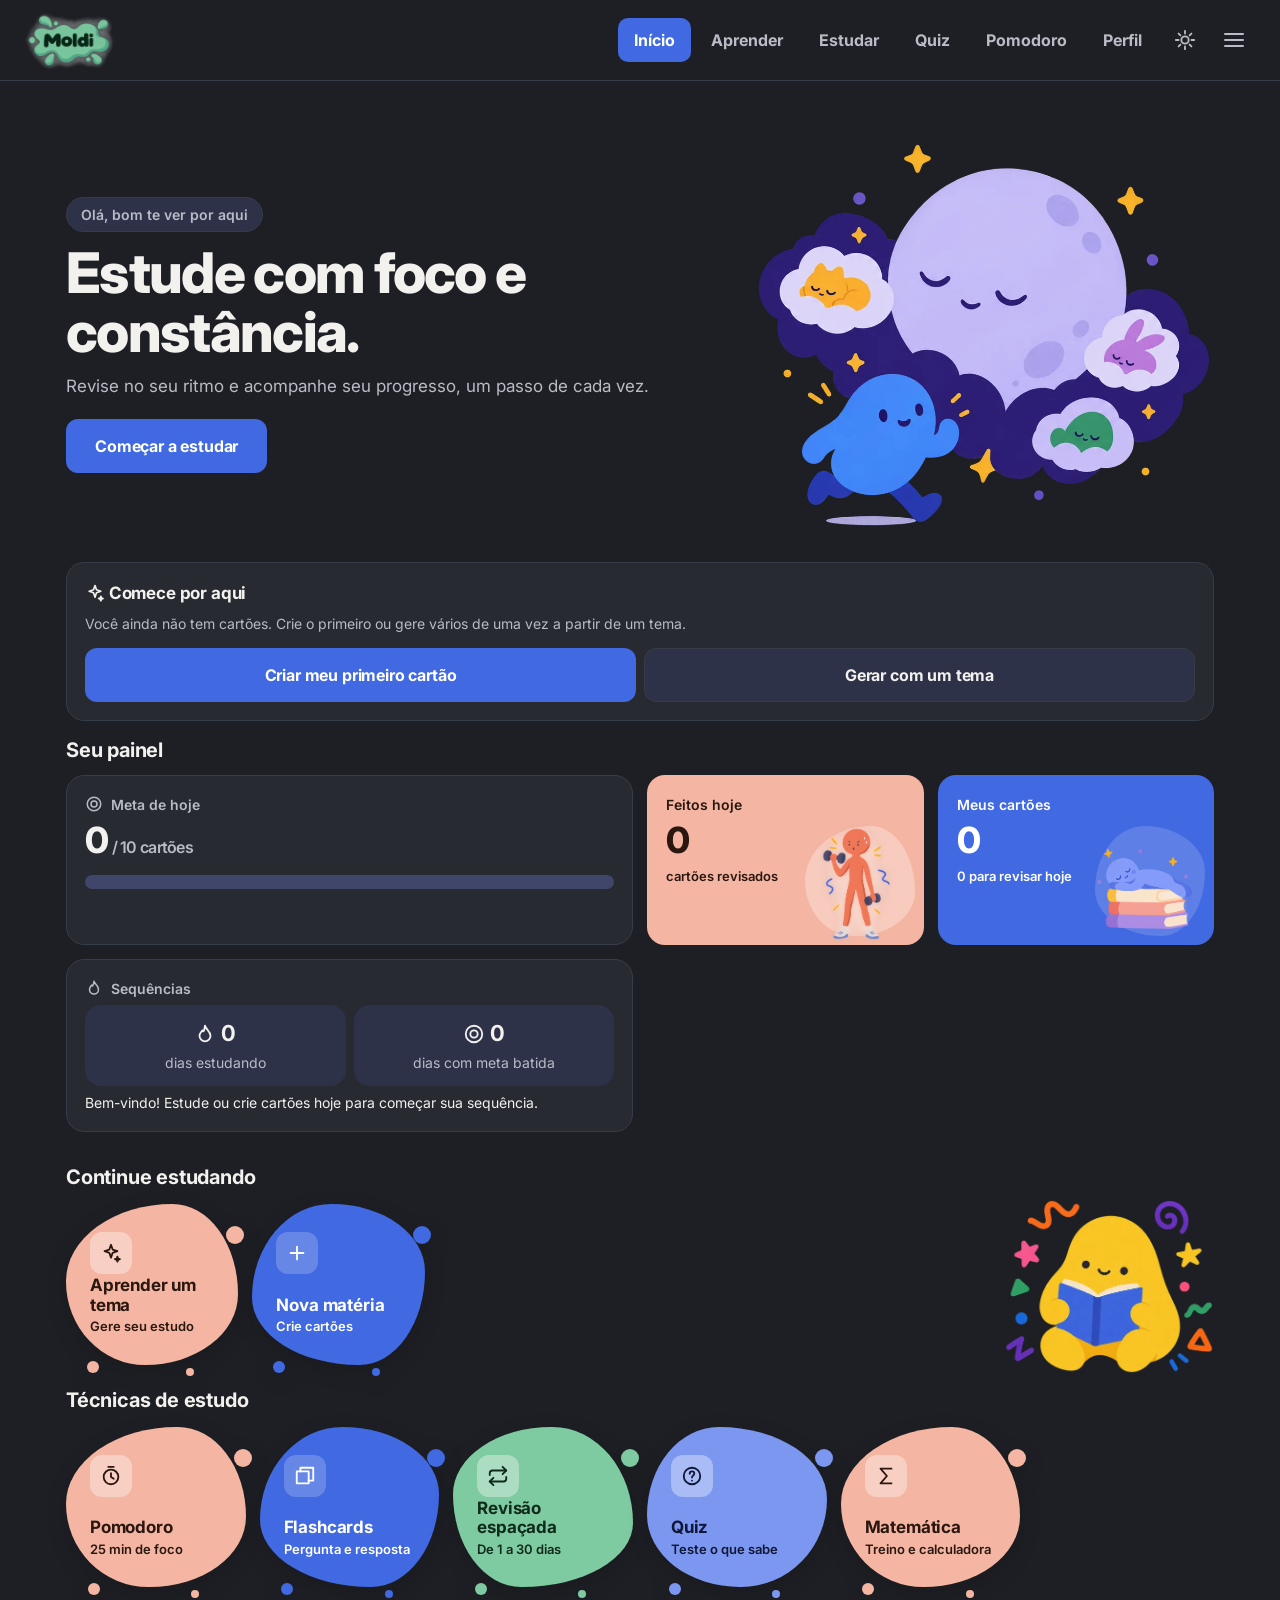
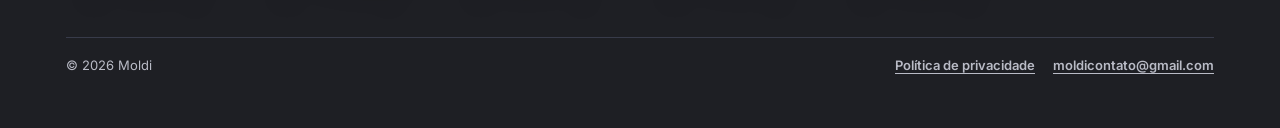
==== commit 5dcbdf26: "Moblie bug i.a copy" ====
--- a/index.html
+++ b/index.html
@@ -5,7 +5,7 @@
 <meta name="theme-color" content="#1E1F24">
 <meta name="description" content="Moldi: flashcards com revisão espaçada, quiz, matemática e Pomodoro para estudar com constância.">
 <meta name="color-scheme" content="dark light">
-<!-- og:image aponta para o endereço do GitHub Pages; se mudar o endereço do site, troque aqui -->
+!-- og:image aponta para o endereço do GitHub Pages; se mudar o endereço do site, troque aqui
 <meta property="og:type" content="website">
 <meta property="og:locale" content="pt_BR">
 <meta property="og:site_name" content="Moldi">
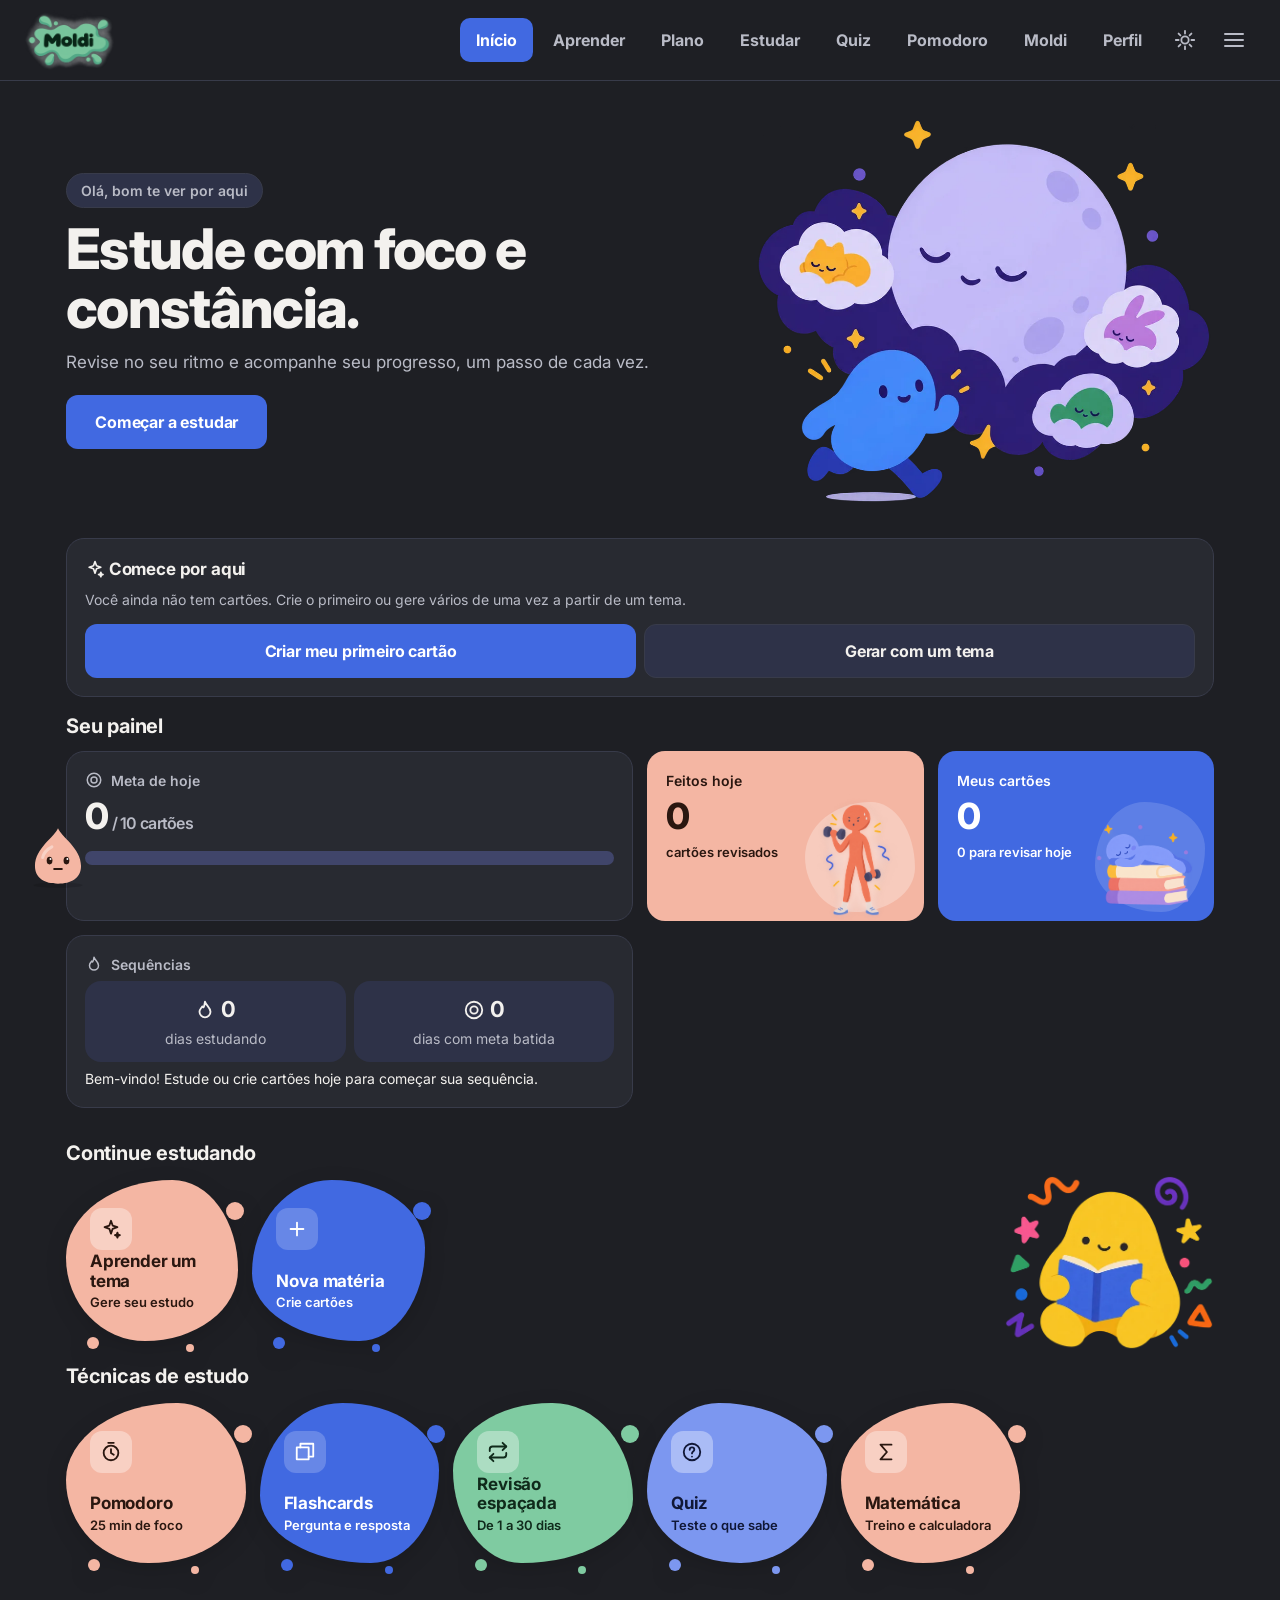
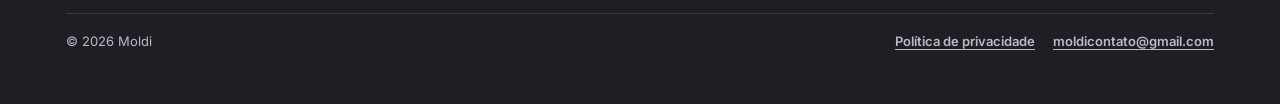
==== commit 1ec91edd: "addition of the pet and lesson planning tab, and some additions" ====
--- a/index.html
+++ b/index.html
@@ -5,13 +5,12 @@
 <meta name="theme-color" content="#1E1F24">
 <meta name="description" content="Moldi: flashcards com revisão espaçada, quiz, matemática e Pomodoro para estudar com constância.">
 <meta name="color-scheme" content="dark light">
-!-- og:image aponta para o endereço do GitHub Pages; se mudar o endereço do site, troque aqui
 <meta property="og:type" content="website">
 <meta property="og:locale" content="pt_BR">
 <meta property="og:site_name" content="Moldi">
 <meta property="og:title" content="Moldi: estude com constância">
 <meta property="og:description" content="Flashcards com revisão espaçada, quiz, matemática e Pomodoro. Grátis, sem cadastro e funciona offline.">
-<meta property="og:image" content="https://xhristophe-dev.github.io/PRJT-PE/img/og.png">
+<meta property="og:image" content="https://xhristophe-dev.github.io/moldi/img/og.png">
 <meta name="twitter:card" content="summary_large_image">
 <link rel="manifest" href="manifest.webmanifest">
 <link id="fav" rel="icon" href="img/icon-192.png?v=4">
@@ -29,7 +28,7 @@
 <link rel="preconnect" href="https://fonts.googleapis.com">
 <link rel="preconnect" href="https://fonts.gstatic.com" crossorigin>
 <link rel="stylesheet" href="https://fonts.googleapis.com/css2?family=Inter:wght@400;500;600;700;800&display=swap">
-<link rel="stylesheet" href="style.css?v=11">
+<link rel="stylesheet" href="style.css?v=16">
 </head>
 <body>
 <!-- filtro que faz as gotas "grudarem" na massa dos cards (efeito slime) -->
@@ -47,6 +46,9 @@
 <button id="fab" class="fab" onclick="go('study')" aria-label="Estudar agora" hidden></button>
 <div id="toast" role="status"></div>
 <noscript><p style="padding:24px;font-family:sans-serif">O Moldi precisa do JavaScript ativado para funcionar.</p></noscript>
-<script src="app.js?v=11"></script>
+<script src="pet.js?v=4"></script>
+<script src="app.js?v=18"></script>
+<script src="simulado.js?v=1"></script>
+<script src="plano.js?v=2"></script>
 </body>
 </html>
--- a/style.css
+++ b/style.css
@@ -407,4 +407,89 @@
 .rates.two{grid-template-columns:1fr 1fr}.rates.two .btn{flex-direction:row;padding:14px}
 .cact{display:flex;gap:8px;margin-top:12px}
 .cact button{flex:1;display:flex;align-items:center;justify-content:center;gap:6px;border:1px solid var(--bd);background:none;color:var(--mut);font:inherit;font-size:13px;font-weight:700;border-radius:14px;padding:10px 6px;cursor:pointer}
-.cact button:hover,.cact button:focus-visible{color:var(--tx);background:var(--soft)}+.cact button:hover,.cact button:focus-visible{color:var(--tx);background:var(--soft)}
+
+/* Quiz: abas Treino/Simulado, prova com cronômetro, revisão com explicação do erro */
+.seg{display:flex;gap:4px;padding:4px;margin-bottom:12px;border-radius:14px;background:var(--soft);border:1px solid var(--bd)}
+.seg button{flex:1;border:0;border-radius:10px;padding:10px;background:none;color:var(--mut);font:inherit;font-weight:800;cursor:pointer}
+.seg button.on{background:var(--card);color:var(--tx);box-shadow:0 1px 4px rgba(0,0,0,.18)}
+.sim-h{display:flex;justify-content:space-between;align-items:center;gap:8px;margin-bottom:4px}
+.simt{font-weight:800;font-variant-numeric:tabular-nums;padding:4px 12px;border-radius:99px;background:var(--soft)}
+.simt.low{background:color-mix(in srgb,var(--no) 40%,var(--card))}
+.opt.sel{border-color:var(--hi);background:color-mix(in srgb,var(--hi) 22%,var(--card))}
+.simmap{display:flex;flex-wrap:wrap;gap:6px;margin:14px 0 12px}
+.simmap button{width:38px;height:38px;border-radius:10px;border:2px solid var(--bd);background:var(--card);color:var(--tx);font:inherit;font-weight:700;cursor:pointer}
+.simmap button.done{background:color-mix(in srgb,var(--hi) 28%,var(--card));border-color:var(--hi)}
+.simmap button.cur{outline:2px solid var(--tx);outline-offset:2px}
+.sh1{display:flex;justify-content:space-between;gap:10px;padding:8px 0;border-bottom:1px solid var(--bd);font-size:14px}
+.sh1:last-child{border:0}.sh1 span{min-width:0;overflow:hidden;text-overflow:ellipsis;white-space:nowrap;color:var(--mut)}
+.sri{padding:12px 0}.sri summary{font-weight:700;list-style:none;cursor:pointer}.sri summary::-webkit-details-marker{display:none}
+.sri .ico{display:inline-block;width:22px;font-weight:900}.sri.ok .ico{color:var(--ok)}.sri.bad .ico{color:var(--no)}.sri.blank .ico{color:var(--mut)}
+.ro{padding:10px 12px;margin:6px 0;border:2px solid var(--bd);border-radius:12px;font-weight:600}
+.ro.right{border-color:var(--ok);background:color-mix(in srgb,var(--ok) 25%,var(--card))}
+.ro.wrong{border-color:var(--no);background:color-mix(in srgb,var(--no) 25%,var(--card))}
+.ro small{font-weight:500;color:var(--mut)}
+.why{margin-top:8px;padding:10px 12px;border-radius:12px;background:var(--soft);font-size:14px;line-height:1.5}
+.why div+div{margin-top:6px}
+@media(prefers-reduced-motion:reduce){.bar i{transition:none}}
+
+/* 14. MOLDI, O PET ------------------------------------------------- */
+.pet{width:min(180px,44%);flex:none;cursor:pointer;-webkit-tap-highlight-color:transparent}
+.pet-svg{display:block;width:100%;height:auto;overflow:visible;scale:var(--ps,1);transform-origin:50% 92%;animation:pbr 4.5s ease-in-out infinite}
+.pe{transform-box:fill-box;transform-origin:center;animation:pbl 5s infinite}
+.pet.cheer .pet-svg{animation:pcheer .7s var(--sp) 2}
+.pet.jl .pet-svg{animation:pjel .6s var(--sp)}
+.psp{transform-box:fill-box;transform-origin:center;animation:pspk 1.6s ease-in-out infinite}
+.pzz{animation:pzz 2.4s ease-in-out infinite}
+@keyframes pbr{50%{transform:scale(1.03,.97)}}
+@keyframes pbl{0%,92%,100%{transform:scaleY(1)}95%{transform:scaleY(.1)}}
+@keyframes pcheer{0%,100%{transform:none}40%{transform:translateY(-12px) scale(.95,1.06)}70%{transform:scale(1.06,.94)}}
+@keyframes pjel{0%{transform:scale(.92,1.08)}35%{transform:scale(1.08,.93)}65%{transform:scale(.98,1.03)}100%{transform:none}}
+@keyframes pspk{50%{transform:scale(1.35) rotate(18deg);opacity:.7}}
+@keyframes pzz{50%{transform:translateY(-5px);opacity:.5}}
+.pet-card{display:flex;align-items:center;gap:16px;background:var(--card);border:1px solid var(--bd);border-radius:24px;padding:14px 18px;margin:0 0 18px;cursor:pointer}
+.pet-card .pet{width:92px;cursor:inherit}.pet-card .pt{flex:1;min-width:0;display:flex;flex-direction:column;gap:6px}
+.pet-card:hover{border-color:var(--hi)}.pet-card:focus-visible{outline:3px solid var(--hi);outline-offset:3px}
+.pet-card b{font-size:17px}.pet-card .pt>span{font-size:13px}
+.xpb{height:10px;border-radius:99px;background:var(--soft);overflow:hidden}.xpb i{display:block;height:100%;border-radius:99px;background:var(--ok);transition:width .6s cubic-bezier(.2,.8,.2,1)}
+.pet-main{flex-direction:row;align-items:center;gap:18px}.pet-main .pt{flex:1;min-width:0;display:flex;flex-direction:column;gap:6px}.pet-main h2{margin:0}
+.pchips{display:flex;flex-wrap:wrap;gap:8px;margin-top:2px}.pchips span{background:var(--soft);border-radius:99px;padding:4px 12px;font-size:13px;font-weight:700}
+.pmsg{margin:4px 0 0;font-size:14px;font-style:italic}
+.mis{list-style:none;margin:8px 0;padding:0;display:flex;flex-direction:column;gap:8px}
+.mis li{display:flex;justify-content:space-between;align-items:center;gap:10px;background:var(--soft);border-radius:14px;padding:10px 14px;font-weight:600}
+.mis li>span{display:flex;align-items:center;gap:8px}.mis li.ok{background:color-mix(in srgb,var(--ok) 24%,var(--soft))}.mis small{color:var(--mut);font-weight:700}
+.shop{display:grid;grid-template-columns:repeat(auto-fill,minmax(150px,1fr));gap:10px;margin-top:6px}
+.shp{background:var(--soft);border-radius:16px;padding:12px;display:flex;flex-direction:column;gap:4px}.shp.on{outline:2px solid var(--ok)}
+.shp .btn{margin-top:6px;padding:10px}.shp .btn:disabled{opacity:.45;cursor:not-allowed}
+.xpf{position:fixed;left:50%;bottom:110px;transform:translateX(-50%);background:var(--ok);color:var(--onp);font-weight:800;padding:8px 16px;border-radius:99px;box-shadow:var(--sh);z-index:30;pointer-events:none;animation:xpf 1.3s ease-out forwards}
+@keyframes xpf{0%{opacity:0;transform:translate(-50%,10px) scale(.8)}20%{opacity:1;transform:translate(-50%,0) scale(1)}100%{opacity:0;transform:translate(-50%,-34px)}}
+@media(max-width:420px){.pet-main{flex-direction:column;align-items:center;text-align:center}.pet-main .pt{align-items:center}.pet-main .pet{width:min(220px,70%)}}
+@media(prefers-reduced-motion:reduce){.pet-svg,.pe,.psp,.pzz,.pet.cheer .pet-svg,.pet.jl .pet-svg,.xpb i{animation:none!important;transition:none!important}}
+
+/* Plano de estudos */
+.pds{display:flex;flex-direction:column;gap:6px;margin:8px 0 12px}
+.pd{display:flex;align-items:center;justify-content:space-between;gap:10px;padding:6px 12px;border:2px solid var(--bd);border-radius:12px;background:var(--card)}
+.pd.on{border-color:var(--hi)}
+.pd label{display:flex;align-items:center;gap:10px;font-weight:700;flex:1}
+.pd select{width:auto;min-width:104px;margin:0;padding:8px 10px}
+.pd input[type=checkbox],.tk input{width:20px;height:20px;margin:0;padding:0;flex:none;accent-color:var(--hi)}
+.pw{margin:14px 0 2px;font-size:13px;font-weight:700}
+.tkr{display:flex;align-items:flex-start;justify-content:space-between;gap:8px;margin:6px 0}
+.tk{display:flex;align-items:flex-start;gap:10px;flex:1;min-width:0;line-height:1.4}
+.tk.on span{text-decoration:line-through;color:var(--mut)}
+.tpk{display:inline-block;padding:1px 7px;border-radius:99px;background:var(--soft);color:var(--mut);font-size:11px;font-weight:700;text-decoration:none}
+.tkr .chip{flex:none;padding:5px 10px;font-size:12px}
+.ptp{margin:4px 0 0;padding-left:20px}.ptp li{margin:2px 0}
+.late-t{color:var(--no);font-weight:800}
+.pl-ok .ico{color:var(--ok)}.pl-late .ico{color:var(--no)}.pl-now .ico{color:var(--hi)}.pl-sk .ico,.pl-fut .ico{color:var(--mut)}
+.pl-hoje{border-color:var(--hi)}.pl-lt{border-color:var(--no)}
+.pl-home .bar{margin:8px 0}
+
+/* Moldi no canto da tela (some na aba Moldi) */
+#pw{position:fixed;left:10px;bottom:calc(10px + env(safe-area-inset-bottom,0px));z-index:6;display:flex;flex-direction:column;align-items:flex-start;gap:8px;pointer-events:none}
+#pw[hidden],#ps[hidden]{display:none}
+#pw>*{pointer-events:auto}
+#pw .pet{width:78px}
+@media(min-width:900px){#pw .pet{width:96px}}
+#ps{max-width:220px;background:var(--tx);color:var(--bg);padding:8px 12px;border-radius:14px 14px 14px 4px;font-size:13px;font-weight:600;box-shadow:var(--sh);animation:rise .3s var(--sp)}
+.ptest .chip{padding:5px 10px;font-size:12px;cursor:pointer}
